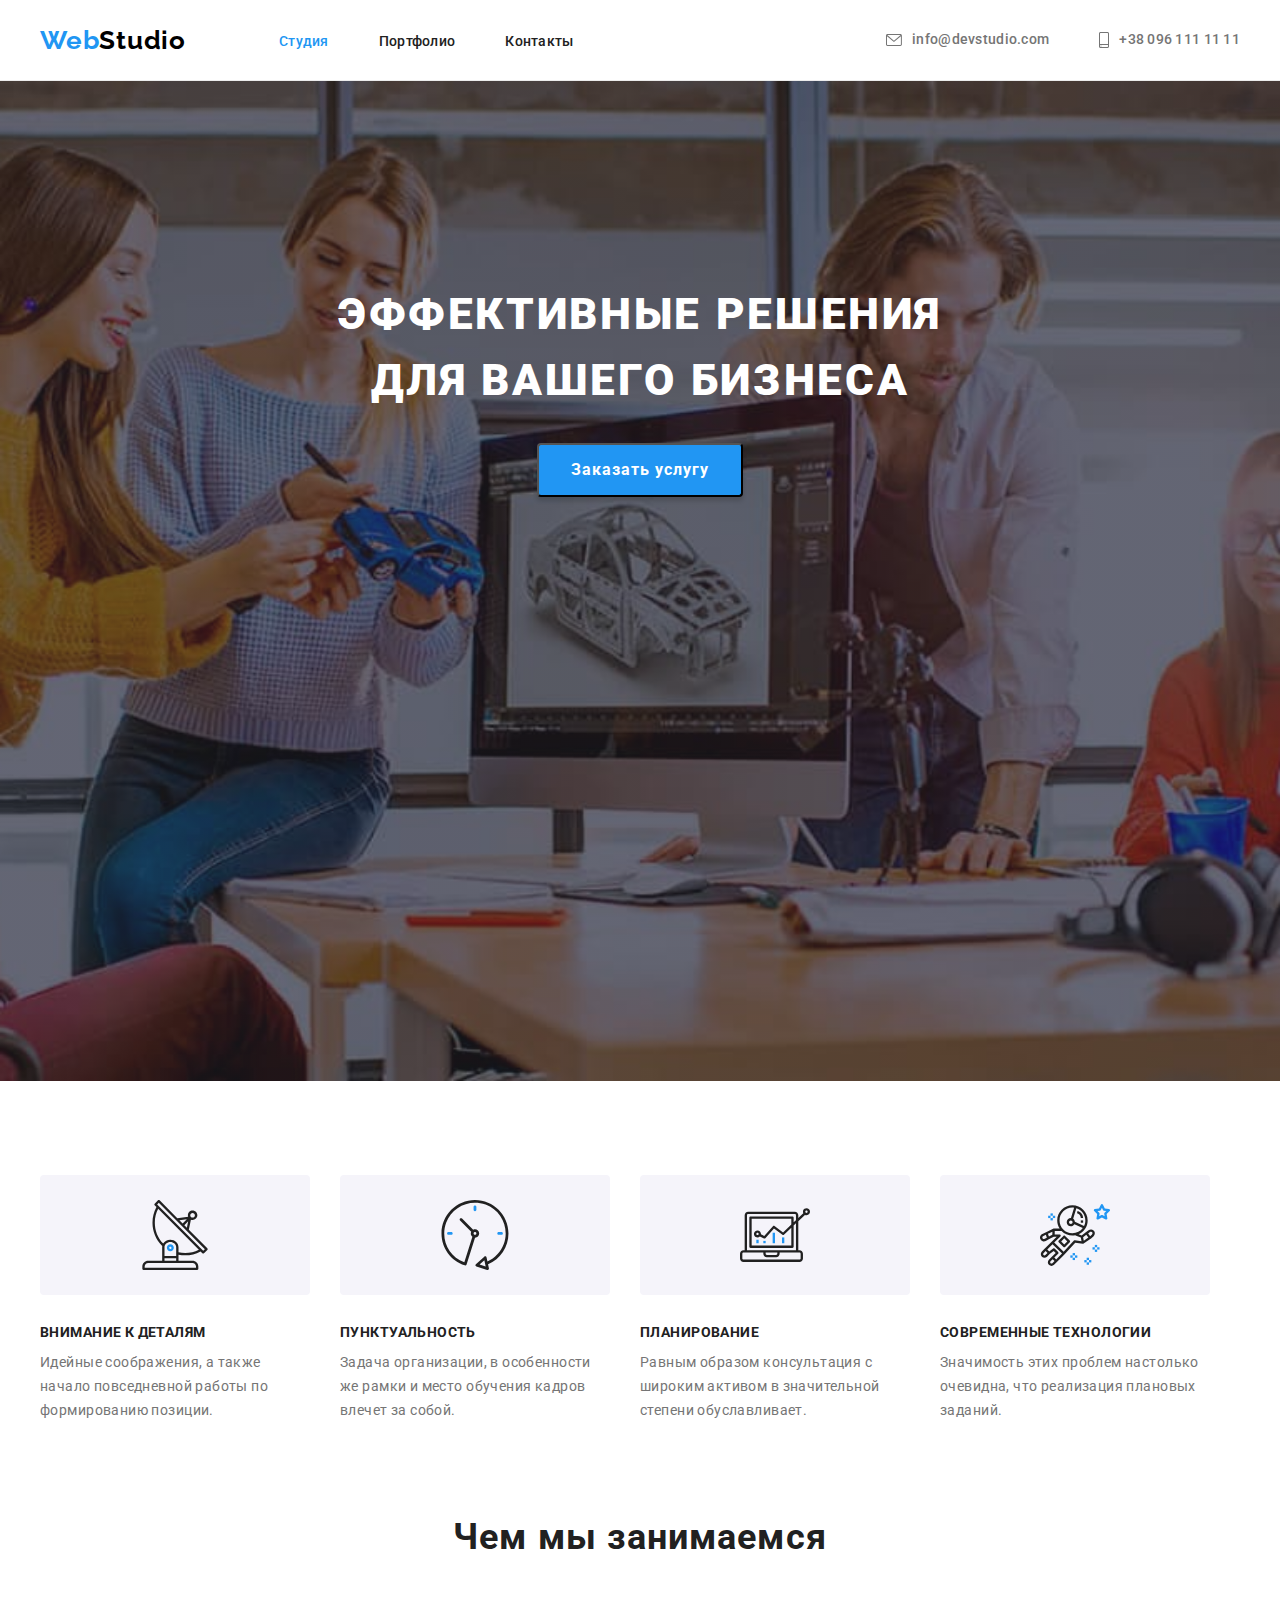
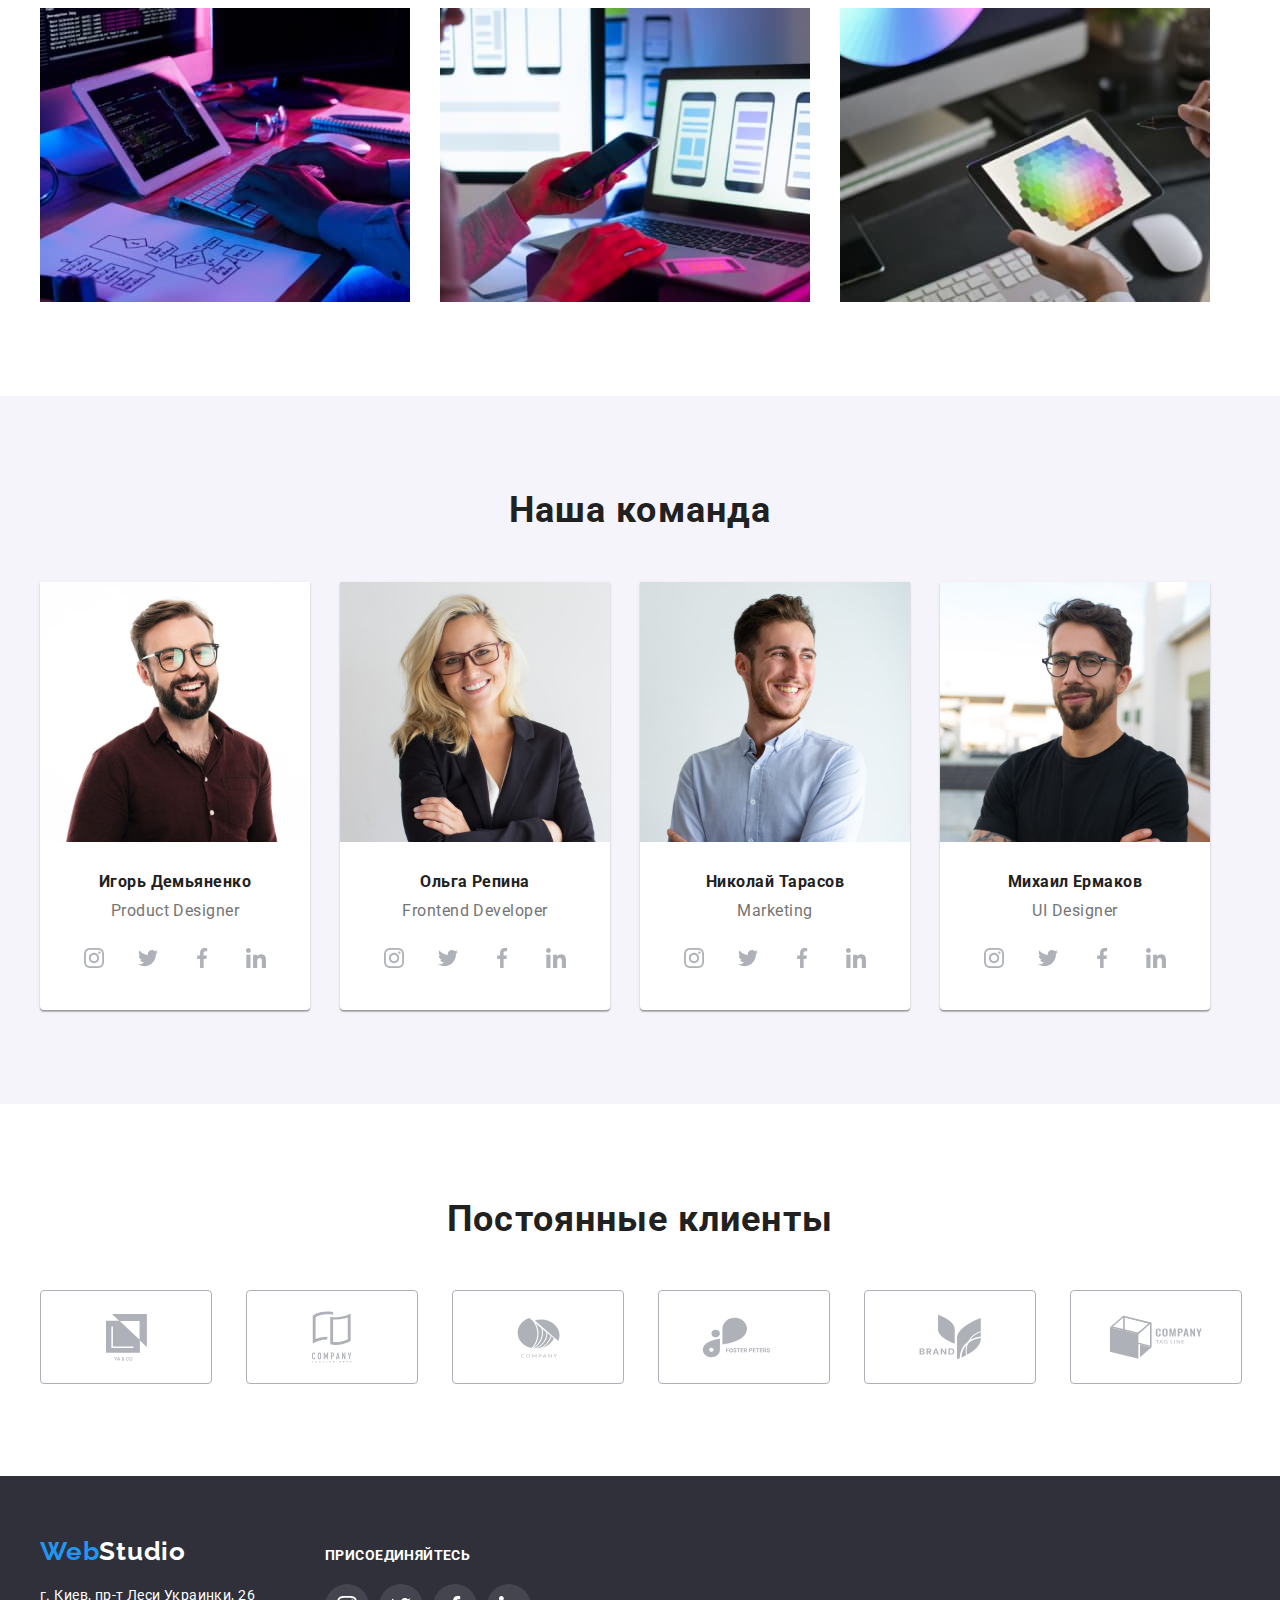
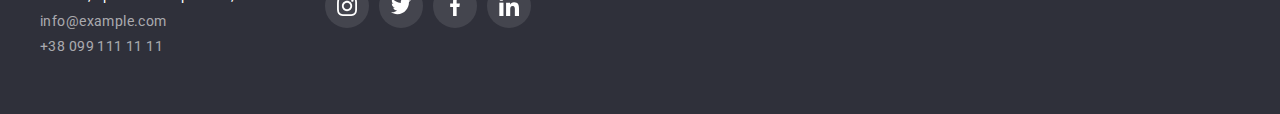
==== index.html @ f5496649 "дз5" ====
<!DOCTYPE html>
<html lang="ru">
<head>
    <meta charset="UTF-8">
    <meta http-equiv="X-UA-Compatible" content="IE=edge">
    <meta name="viewport" content="width, initial-scale=1.0">
    <title lang="en">WebStudio</title>
    <link rel="preconnect" href="https://fonts.gstatic.com">
    <link href="https://fonts.googleapis.com/css2?family=Raleway:wght@700&family=Roboto:wght@400;500;700;900&display=swap" rel="stylesheet">
    <link rel="stylesheet" href="https://cdnjs.cloudflare.com/ajax/libs/modern-normalize/1.1.0/modern-normalize.min.css" integrity="sha512-wpPYUAdjBVSE4KJnH1VR1HeZfpl1ub8YT/NKx4PuQ5NmX2tKuGu6U/JRp5y+Y8XG2tV+wKQpNHVUX03MfMFn9Q==" crossorigin="anonymous" referrerpolicy="no-referrer" />
    <link rel="stylesheet" href="./css/styles.css">
</head>
<body>
    <!--Шапка страницы-->
    <header class="header">     
       <!--Навигация на другие страницы-->
         <div class="container header-container">
            <nav class=" main-nav">
                <a  href="#WebStudio" class="logo link logo-shadow"><span class="logo-part">Web</span>Studio</a>
                <ul class="menu list">
                    <li class="menu-item"><a class="menu-link link current" href="#студия">Студия</a></li>
                    <li class="menu-item"><a class="menu-link link" href="./portfolio.html">Портфолио</a></li>
                    <li class="menu-item"><a class="menu-link link" href="#контакты">Контакты</a></li>
                </ul>
            </nav>
            </ul>
            <ul class="communication list">
                <li class="communication-link ">                
                    <a class="mailto-tel-link link" href="mailto:info@devstudio.com">
                        <svg class="mailto-tel-link icon" width="16", height="12">
                            <use href="./images/icon/sprite.svg#icon-envelope"width="16", height="12"></use>
                        </svg>info@devstudio.com</a></li>
                <li class="communication-link" >
                    <a class="mailto-tel-link link" href="tel:+380961111111">
                        <svg class="mailto-tel-link icon" width="10", height="16"  >
                            <use href="./images/icon/sprite.svg#icon-smartphone" width="10", height="16" ></use>
                        </svg>+38 096 111 11 11</a></li>
         </div>
    </header>

    <main>
        <section class="hero">   
            <div class="container"> 
                <!--Решение-->
                <h1 class="hero-text">Эффективные решения для вашего бизнеса</h1>
                <button type="button" class="hero-button"> Заказать услугу </button> 
            </div>               
        </section>

      
        <section class="quality">
                <!--Положительные качества-->
            <div class="container"> 
                <h2 class="visually-hidden">Наши положительные качества</h2>
                <ul class="quality-list">
                    <li class="quality-item list">
                        <div class="quality-container">
                            <svg class="quality-icon">
                                <use href="./images/icon/sprite.svg#icon-antenna"></use>
                            </svg>
                        </div>
                        <h3 class="quality-title"> Внимание к деталям</h3>
                        <p class="quality-description">Идейные соображения, а также начало повседневной работы по формированию позиции.</p>
                    </li>
                    <li class="quality-item list">
                        <div class="quality-container">
                            <svg class="quality-icon">
                                <use href="./images/icon/sprite.svg#icon-clock"></use>
                            </svg>
                        </div>
                        <h3 class="quality-title"> Пунктуальность</h3>
                        <p class="quality-description">Задача организации, в особенности же рамки и место обучения кадров влечет за собой.</p>
                    </li>
                    <li class="quality-item list">
                        <div class="quality-container">
                            <svg class="quality-icon">
                                <use href="./images/icon/sprite.svg#icon-diagram"></use>
                            </svg>
                        </div>
                        <h3 class="quality-title"> Планирование</h3>
                        <p class="quality-description">Равным образом консультация с широким активом в значительной степени обуславливает.</p>
                    </li>
                    <li class="quality-item list">
                        <div class="quality-container">
                            <svg class="quality-icon">
                                <use href="./images/icon/sprite.svg#icon-astronaut"></use>
                            </svg>
                        </div>
                        <h3 class="quality-title"> Современные технологии</h3>
                        <p class="quality-description">Значимость этих проблем настолько очевидна, что реализация плановых заданий.</p>
                    </li>
                </ul>
            </div>
        </section>
   
            
        <section class="our-work">
            <!--Чем мы занимаемся--> 
            <div class="container">
                <h2 class="our-work-title">Чем мы занимаемся</h2>    
                <ul class="our-work-list list">
                    <li class="our-work-example"><img class="our-work-img" src="./images/work/typing_on_laptope.jpg" alt="Пишет код" width="370" height="294"  ></li>
                    <li class="our-work-example"><img class="our-work-img"src="./images/work/laptop-screen.jpg" alt="Разрабатывает сайт под телефон" width="370" height="294" ></li>
                    <li class="our-work-example"><img class="our-work-img" src="./images/work/thr-tablet.jpg" alt="Подбирает цветовую гамму" width="370" height="294" ></li>               
                </ul>
            </div>        

        </section>
  
        <section class="team">
            <!--Наша команда-->                  
            <div class="container">
                <h2 class="team-title">Наша команда</h2> 
                <ul class="team-list list">
                    <li class="team-item">
                       <img class="team-img" src="./images/team/igor-demyanenko.jpg" alt="Мужчина в очках" width="270" height="260">
                       <div class="team-item-information">
                         <h3 class="team-representative">Игорь Демьяненко</h3>
                         <p class="team-profession" lang="en">Product Designer</p>
                         <ul class="social-list list">
                             <li class="social-list-item">
                                 <a href="" class="social-list-link ">
                                    <svg class="social-list-icon">
                                        <use href="./images/icon/sprite.svg#icon-instagram"></use>
                                    </svg>   
                                 </a>
                                </li>
                             <li class="social-list-item">
                                 <a href=""  class="social-list-link ">
                                    <svg class="social-list-icon">
                                        <use href="./images/icon/sprite.svg#icon-twitter"></use>
                                    </svg>
                                 </a>
                                </li>
                             <li class="social-list-item">
                                 <a href=""  class="social-list-link ">
                                    <svg class="social-list-icon">
                                        <use href="./images/icon/sprite.svg#icon-facebook"></use>
                                    </svg>
                                 </a>
                                </li>
                             <li class="social-list-item">
                                 <a href=""  class="social-list-link ">
                                    <svg class="social-list-icon">
                                        <use href="./images/icon/sprite.svg#icon-linkedin"></use>
                                    </svg>
                                 </a>
                                </li>
                         </ul>
                       </div>                      
                   </li>
                    <li class="team-item">
                       <img class="team-img" src="./images/team/olga-repina.jpg" alt="Женщина в очках" width="270" height="260">
                       <div class="team-item-information">
                         <h3 class="team-representative">Ольга Репина</h3>
                         <p class="team-profession" lang="en">Frontend Developer</p>
                         <ul class="social-list list">
                            <li class="social-list-item">
                                <a  href="" class="social-list-link ">
                                   <svg class="social-list-icon">
                                       <use href="./images/icon/sprite.svg#icon-instagram"></use>
                                   </svg>   
                                </a>
                               </li>
                            <li class="social-list-item">
                                <a  href="" class="social-list-link ">
                                   <svg class="social-list-icon">
                                       <use href="./images/icon/sprite.svg#icon-twitter"></use>
                                   </svg>
                                </a>
                               </li>
                            <li class="social-list-item">
                                <a href=""  class="social-list-link ">
                                   <svg class="social-list-icon">
                                       <use href="./images/icon/sprite.svg#icon-facebook"></use>
                                   </svg>
                                </a>
                               </li>
                            <li class="social-list-item">
                                <a  href="" class="social-list-link ">
                                   <svg class="social-list-icon">
                                       <use href="./images/icon/sprite.svg#icon-linkedin"></use>
                                   </svg>
                                </a>
                               </li>
                        </ul>
                       </div>
                   </li>
                   <li class="team-item">
                       <img class="team-img" src="./images/team/nikolay-tarasov.jpg" alt="Мужчина" width="270" height="260">
                       <div class="team-item-information">
                         <h3 class="team-representative">Николай Тарасов</h3>
                         <p class="team-profession" lang="en">Marketing</p>
                         <ul class="social-list list">
                            <li class="social-list-item">
                                <a  href="" class="social-list-link ">
                                   <svg class="social-list-icon">
                                       <use href="./images/icon/sprite.svg#icon-instagram"></use>
                                   </svg>   
                                </a>
                               </li>
                            <li class="social-list-item">
                                <a  href="" class="social-list-link ">
                                   <svg class="social-list-icon">
                                       <use href="./images/icon/sprite.svg#icon-twitter"></use>
                                   </svg>
                                </a>
                               </li>
                            <li class="social-list-item">
                                <a  href="" class="social-list-link ">
                                   <svg class="social-list-icon">
                                       <use href="./images/icon/sprite.svg#icon-facebook"></use>
                                   </svg>
                                </a>
                               </li>
                            <li class="social-list-item">
                                <a  href="" class="social-list-link ">
                                   <svg class="social-list-icon">
                                       <use href="./images/icon/sprite.svg#icon-linkedin"></use>
                                   </svg>
                                </a>
                               </li>
                        </ul>
                       </div>
                   </li>
                   <li class="team-item">
                       <img class="team-img" src="./images/team/mikhail-yermakov.jpg" alt="Мужчина в очках" width="270" height="260">
                       <div class="team-item-information">
                         <h3 class="team-representative">Михаил Ермаков</h3>
                         <p class="team-profession" lang="en">UI Designer</p>
                         <ul class="social-list list">
                            <li class="social-list-item">
                                <a  href="" class="social-list-link ">
                                   <svg class="social-list-icon">
                                       <use href="./images/icon/sprite.svg#icon-instagram"></use>
                                   </svg>   
                                </a>
                               </li>
                            <li   class="social-list-item">
                                <a href="" class="social-list-link ">
                                   <svg class="social-list-icon">
                                       <use href="./images/icon/sprite.svg#icon-twitter"></use>
                                   </svg>
                                </a>
                               </li>
                            <li   class="social-list-item">
                                <a href="" class="social-list-link ">
                                   <svg class="social-list-icon">
                                       <use href="./images/icon/sprite.svg#icon-facebook"></use>
                                   </svg>
                                </a>
                               </li>
                            <li  class="social-list-item">
                                <a href="" class="social-list-link ">
                                   <svg class="social-list-icon">
                                       <use href="./images/icon/sprite.svg#icon-linkedin"></use>
                                   </svg>
                                </a>
                               </li>
                        </ul>
                       </div>

                   </li>
               </ul>
            </div>       

        </section>
        
        <section class="customers">
            <!--Постоянные клиенты-->
            <div class="container">
                <h2 class="customers-title">Постоянные клиенты</h2>
                <ul class="customers-list list">
                    <li class="customers-item list">
                        <a  href="" class="customers-list-link">
                            <svg class="customers-list-icon"width="41", height="47">
                                <use href="./images/icon/sprite.svg#icon-group-ya_co"></use>
                            </svg>   
                        </a>
                    </li>
                    <li  class="customers-item list">
                        <a  href="" class="customers-list-link">
                            <svg class="customers-list-icon" width="40", height="52">
                                <use href="./images/icon/sprite.svg#icon-group_company"></use>
                            </svg>   
                        </a>
                    </li>
                    <li class="customers-item list">
                        <a  href="" class="customers-list-link" >
                            <svg class="customers-list-icon" width="43", height="41">
                                <use href="./images/icon/sprite.svg#icon-group-compan"></use>
                            </svg>   
                        </a>
                    </li>
                    <li class="customers-item list">
                        <a  href="" class="customers-list-link">
                            <svg class="customers-list-icon" width="85", height="41">
                                <use href="./images/icon/sprite.svg#icon-group_foster"></use>
                            </svg>   
                        </a>
                    </li>
                    <li class="customers-item list" >
                        <a  href="" class="customers-list-link">
                             <svg class="customers-list-icon" width="63", height="46">
                                <use href="./images/icon/sprite.svg#icon-group_brand"></use>
                            </svg>   
                        </a>
                    </li>
                    <li class="customers-item list" > 
                        <a  href="" class="customers-list-link">
                             <svg class="customers-list-icon"width="94", height="44">
                                 <use href="./images/icon/sprite.svg#icon-group_tag"></use>
                             </svg>   
                         </a>
                    </li>
                </ul>
            </div>

        </section>
       
    </main>

    <footer class="footer">
        <div class="container footer-container">
            <div class="conteiner-adress">
                <h2 class="visually-hidden">Контактная информация</h2>
                <!--Контактная информация-->       
                <a  href="#WebStudio" class="logo link logo-retreat"><span class="logo-part">Web</span><span class="logo-footer">Studio</span> </a>
               <address>
                   <ul class="footer-list list">
                       <li class="footer-item"> <a class="footer-adress link" href="https://goo.gl/maps/m8xyBrowQKkQdfv96" target="_blank" rel="noopener noreferrer" >г. Киев, пр-т Леси Украинки, 26</a></li>
                       <li class="footer-item"><a class="footer-mailto link" href="mailto:info@example.com">info@example.com</a></li>
                       <li class="footer-item"> <a class="footer-tel link" href="tel:+380991111111">+38 099 111 11 11</a></li>  
                   </ul>               
               </address>
            </div>
           <div class="container-join">
            <h3 class="join-title" >присоединяйтесь</h3>
            <!--Coц сети--> 
            <ul class="join-list list">
             <li class="join-list-item">
                 <a  href="" class="join-list-link ">
                    <svg class="join-list-icon">
                        <use href="./images/icon/sprite.svg#icon-instagram"></use>
                    </svg>   
                 </a>
                </li>
             <li class="join-list-item">
                 <a  href="" class="join-list-link ">
                    <svg class="join-list-icon">
                        <use href="./images/icon/sprite.svg#icon-twitter"></use>
                    </svg>
                 </a>
                </li>
             <li class="join-list-item">
                 <a  href="" class="join-list-link ">
                    <svg class="join-list-icon">
                        <use href="./images/icon/sprite.svg#icon-facebook"></use>
                    </svg>
                 </a>
                </li>
             <li class="join-list-item">
                 <a  href="" class="join-list-link ">
                    <svg class="join-list-icon">
                        <use href="./images/icon/sprite.svg#icon-linkedin"></use>
                    </svg>
                 </a>
                </li>
         </ul>
           </div>
        </div>
    </footer>


    <script src="./js/modal.js"></script>
</body>
</html>
---- css/styles.css ----
:root{
    --main-font:'Roboto', "Sans","Lato", sans-serif;
    --secondary-font:'Raleway', "Montserrat", sans-serif;
    --title-text-colot: #212121;
    --accent-color: #2196F3;
    --primary-bg-color:#FFFFFF;
}

body{
    font-family: var(--main-font);
    font-weight: 500;
    margin: 0px;

    color: #757575;
    background: var(--primary-bg-color);
}

h1,h2,h3,h4,h5,h6,p{
    margin-top: 0;
    margin-bottom: 0;
}

ul,ol{
    margin-top: 0;
    margin-bottom: 0;
    padding-left: 0;
}

img{
    display: block;
    max-width: 100%;
    height: auto;
}

.container{
    width: 1200px;
    padding-left: 15px;
    padding-right: 15px;
    margin: 0 auto;

}

.visually-hidden {
    position: absolute;
    width: 1px;
    height: 1px;
    margin: -1px;
    border: 0;
    padding: 0;
    
    white-space: nowrap;
    clip-path: inset(100%);
    clip: rect(0 0 0 0);
    overflow: hidden;
  }
/*============header============*/


.list{
    list-style:none;
} 

.link{
    text-decoration:none;
    color: inherit;
}

.header-container{
    display:flex;     
}

.header{
    border-bottom: 1px solid #ECECEC;
    padding-top: 25px;
    padding-bottom: 24px;
}

.main-nav{
    display: flex;
    align-items: center;
}

/*LOGO*/

.logo{
    margin-right: 93px;
    font-family: var(--secondary-font);
    font-weight: 700;
    font-size: 26px;
    line-height: 1.19;
    letter-spacing: 0.03em;

    color: #000000;
}

.logo-part{
    color: var(--accent-color);
}

/*MENU*/

.link.current{
    color: var(--accent-color);
}

.menu{
    display: flex; 
    align-items: center;
}

.menu-item:not(:last-child){
    margin-right: 50px;
}

.menu-link{
    font-size: 14px;
    line-height: 1.14;
    letter-spacing: 0.02em;             

    color: var(--title-text-colot);
}

.menu-link:hover,
.menu-link:focus{
    color:var(--accent-color);
}

/*MAILTO AND TEL*/

.communication{
    display: flex;
    margin-left: auto;
    align-items: center;

    font-size: 14px;
    line-height: 1.14;
    letter-spacing: 0.02em;

    fill: #757575;
}

.communication-link:not(:last-child){
    margin-right: 50px;
}

.mailto-tel-link{
    display: flex;
    align-items: center;
}

.mailto-tel-link:hover,
.mailto-tel-link:focus{
    color: var(--accent-color);
    fill: var(--accent-color);
}

.icon{
    margin-right: 10px;
}


/*-----------INDEX--------------*/


/*============header============*/

/*hero*/

.hero{
    background-position: center;
    background-size: cover;
    max-width: 1600px;
    height: 600px;
    margin: 0 auto;
    padding-top: 200px;
    padding-bottom: 200px;

    background-color: #2F303A;
    background-image: linear-gradient(rgba(47, 48, 58, 0.4),
    rgba(47, 48, 58, 0.4))
    ,url("../images/hero/hero.jpg");

    text-align: center;

}

.hero-text{
    margin-right: auto;
    margin-left: auto;

    text-align: center;
    text-transform: uppercase;
    font-weight: 900;
    font-size: 44px;
    line-height: 1.5;
    letter-spacing: 0.06em;
    width: 696px;

    color: var(--primary-bg-color);
    }

 .hero-button{
    padding: 10px 32px;
    margin-top: 30px;
    
    font-family: var(--main-font);
    font-weight: 700;
    font-size: 16px;
    line-height: 1.88;
    align-items: center;
    letter-spacing: 0.06em;
    cursor:pointer;

    color: var(--primary-bg-color);

    background-color: #2196F3;;
    box-shadow: 0px 4px 4px rgba(0, 0, 0, 0.15);
    border-radius: 4px;
    }


    /*quality*/

.quality{
    padding-top: 94px;
}

 .quality-list{
    display: flex;
    flex-wrap: wrap;
    margin-top: -30px;
    margin-left: -30px;


    font-weight: 400;
    font-size: 14px;
    letter-spacing: 0.03em;
    }

.quality-item {
    margin-top:  30px;
    margin-left: 30px;
    width: 270px;
    
}

.quality-title{
    margin-bottom: 10px;
    font-weight: 700;
    font-size: 14px;
    line-height: 1.14;
    text-transform: uppercase;

    color: var(--title-text-colot);
    }

    .quality-description{
        line-height: 1.71;
    }

.quality-container{
    display: flex;
    align-items: center;
    justify-content: center;
    height: 120px;
    width: 100%;
    text-align: center;
    margin-bottom: 30px;

    background: #F5F4FA;
    border-radius: 4px;
}

.quality-icon{
    width: 70px;
    height: 70px;
}

    /*work*/

.our-work{
    padding-top: 94px;
    padding-bottom: 94px;
}    

.our-work-title{
    padding-bottom: 50px;
    font-weight: 700;
    font-size: 36px;
    line-height: 1.16;
    text-align: center;
    letter-spacing: 0.03em;

    color: var(--title-text-colot);
}

.our-work-list{
    display: flex;
    flex-wrap: wrap;
    margin-top: -30px;
    margin-left: -30px;

}

.our-work-example{
    margin-top: 30px;
    margin-left: 30px;
}

/*team*/

.team{
    background: #F5F4FA;
    padding-top: 94px;
    padding-bottom: 94px;
}



.team-title{
    margin-bottom: 50px;
    font-weight: 700;
    font-size: 36px;
    line-height: 1.16;
    text-align: center;
    letter-spacing: 0.03em;

    color: var(--title-text-colot);
}

.team-list{
    display: flex;
    flex-wrap: wrap;
    margin-top: -30px;
    margin-left: -30px;
}

.team-item{
    margin-top: 30px;
    margin-left: 30px;

    width: 270px;
    background-color: #FFFFFF;
    box-shadow: 0px 1px 3px rgba(0, 0, 0, 0.12), 
    0px 1px 1px rgba(0, 0, 0, 0.14), 0px 2px 1px rgba(0, 0, 0, 0.2);
    border-radius: 0px 0px 4px 4px;
}

.team-item-information{
    padding: 30px 32px;
}

.team-representative{
    margin-bottom: 10px;
    font-size: 16px;
    line-height: 1.19;
    text-align: center;
    white-space: pre;
    letter-spacing: 0.03em;

    color: var(--title-text-colot);
}

.team-profession{
    margin-bottom: 16px;
    font-weight: 400;
    font-size: 16px;
    line-height: 1.19;

    text-align: center;
    letter-spacing: 0.03em;
}

.social-list{
    display: flex;
    justify-content: space-between;
}

.social-list-icon{
    width: 20px;
    height: 20px;
}

.social-list-link{
    display: flex;
    align-items: center;
    justify-content: center;
    width: 44px;
    height: 44px;
    border-radius: 50%;
    background-color: transparent;
    fill: #AFB1B8;
}

.social-list-link:focus,
.social-list-link:hover{
    background-color:var(--accent-color);
    fill: var(--primary-bg-color);
} 

/*===============CUSTOMERS===================*/

.customers{
    padding-top: 94px;
    padding-bottom: 94px;
}

.customers-title{
    font-weight: 700;
    font-size: 36px;
    line-height: 1.17;
    text-align: center;
    letter-spacing: 0.03em;

    margin-bottom: 50px;
 
    color: var(--title-text-colot);
}

.customers-item:not(:last-child){
    margin-right: 30px;

}

.customers-list{
    display: flex;
    justify-content: space-between;
    align-items: center;
}

.customers-item{
    width: 170px;
    height: 92px;
}

.customers-list-link{
    display: flex;
    align-items: center;
    justify-content: center;
    width: 100%;
    height: 100%;
    text-align: center;

    background: transparent;
    fill:#AFB1B8;
    border: 1px solid #AFB1B8;
    border-radius: 4px;
}

.customers-list-link:hover,
.customers-list-link:focus{
    fill: var(--accent-color);
    border:1px solid var(--accent-color);
}


/*============FOOTER===============*/
.footer{
    
    padding-top: 60px;
    padding-bottom: 60px;
    background: #2F303A;
}

.footer-container{
    display: flex;
    align-items: baseline;
}

.logo-footer{
 
    color: var(--primary-bg-color);
}

.logo-retreat{
    display: inline-block;
    margin-bottom: 20px;
    margin-right: 0;
}


.footer-item{
    font-style: normal;
    font-weight: 400;
    font-size: 14px;
    line-height: 1.17;

    letter-spacing: 0.03em;
}

.footer-item:not(:last-child){
    margin-bottom: 9px;
}

.footer-adress{
    color: var(--primary-bg-color);
}

.footer-mailto,
.footer-tel{
    color: rgba(255, 255, 255, 0.6);
}


.footer-mailto:hover,
.footer-mailto:focus{
    color: var(--accent-color);
}

.footer-tel:hover,
.footer-tel:focus{
    color: var(--accent-color);
}

.conteiner-adress{
    margin-right: 70px;
}

.container-join{   
    width: 206px;
}

.join-title{
    margin-bottom: 20px;
    font-weight: 700;
    font-size: 14px;
    line-height: 1.14;
    letter-spacing: 0.03em;
    text-transform: uppercase;

    color: var(--primary-bg-color);
}

.join-list{
    display: flex;
    justify-content: space-between;
}


.join-list:not(:last-child){
    margin-right: 10px;
}


.join-list-icon{
    width: 20px;
    height: 20px;
}

.join-list-link{
    display: flex;
    align-items: center;
    justify-content: center;
    width: 44px;
    height: 44px;
    border-radius: 50%;
    background-color: rgba(255, 255, 255, 0.1);;
    fill: var(--primary-bg-color);
}

.join-list-link:focus,
.join-list-link:hover{
    background-color:var(--accent-color);
} 



/*-----------PORTFOLIO-------------*/

/*------offers-------*/
.offers{
    padding-top: 94px;
    margin-bottom: 50px;
}

.offers-list{
    display: flex;
    justify-content: center;
}

.offer-item:not(:last-child){
    margin-right: 8px;
}
  

.button{
    padding: 6px 22px;
    font-family:var(--main-font);
    font-weight: 500;
    font-size: 16px;
    line-height: 1.63;

    text-align: center;
    letter-spacing: 0.03em;

    cursor:pointer;

    color: var(--title-text-colot);
    background-color: #F5F4FA;
    border-radius: 4px;
    border-color: transparent;
}

.button:focus,
.button:hover{
    color: var(--primary-bg-color);
    background-color: var(--accent-color);
    box-shadow: 0px 3px 1px rgba(0, 0, 0, 0.1), 0px 1px 2px rgba(0, 0, 0, 0.08), 0px 2px 2px rgba(0, 0, 0, 0.12);
    border-radius: 4px;;
}

/*---------img------------*/

.portfolio{
    padding-bottom: 94px;
}

.portfolio-list{
    display: flex;
    flex-wrap: wrap;
    margin-left: -30px;
    margin-top: -30px;
}

.portfolio-item{
    margin-left: 30px;
    margin-top: 30px;
    width: 370px;
    text-decoration: none;

    background-color: var(--primary-bg-color);
    box-sizing: border-box;
}

.portfolio-focus{
    display: block;
    text-decoration: none;
}

.portfolio-focus:hover,
.portfolio-focus:focus{
    box-shadow: 0px 1px 1px rgba(0, 0, 0, 0.12), 
    0px 4px 4px rgba(0, 0, 0, 0.06), 1px 4px 6px rgba(0, 0, 0, 0.16);
}

.portfolio-information{
    padding: 20px 24px;
    border-right: 1px solid #EEEEEE;
    border-bottom: 1px solid #EEEEEE;
    border-left: 1px solid #EEEEEE;
    text-decoration: none;
}

.portfolio-title{
    margin-bottom: 4px;

    font-family: var(--main-font);
    font-weight: 700;
    font-size: 18px;
    line-height: 2;
    letter-spacing: 0.06em;

    color: var(--title-text-colot);
}

.portfolio-text{
    font-weight: 400;
    font-size: 16px;
    line-height: 1.88;

    letter-spacing: 0.03em;
}
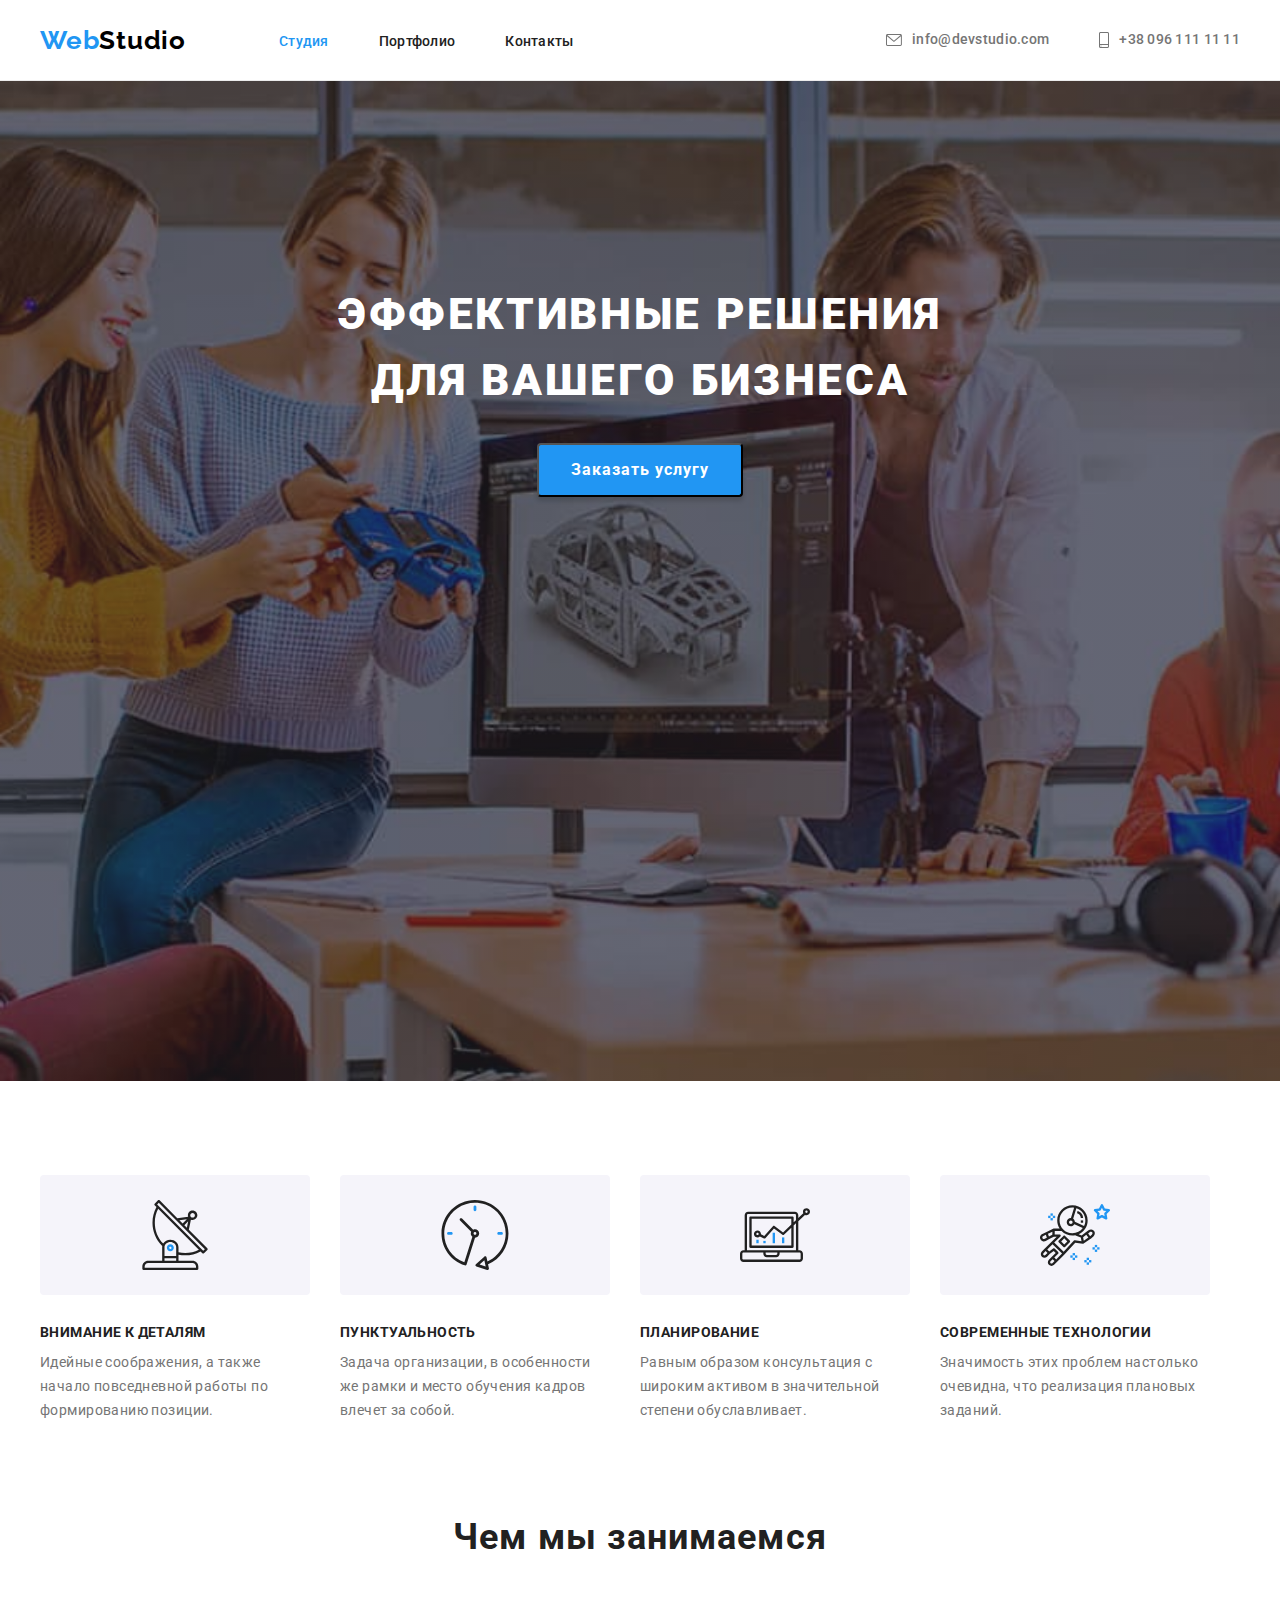
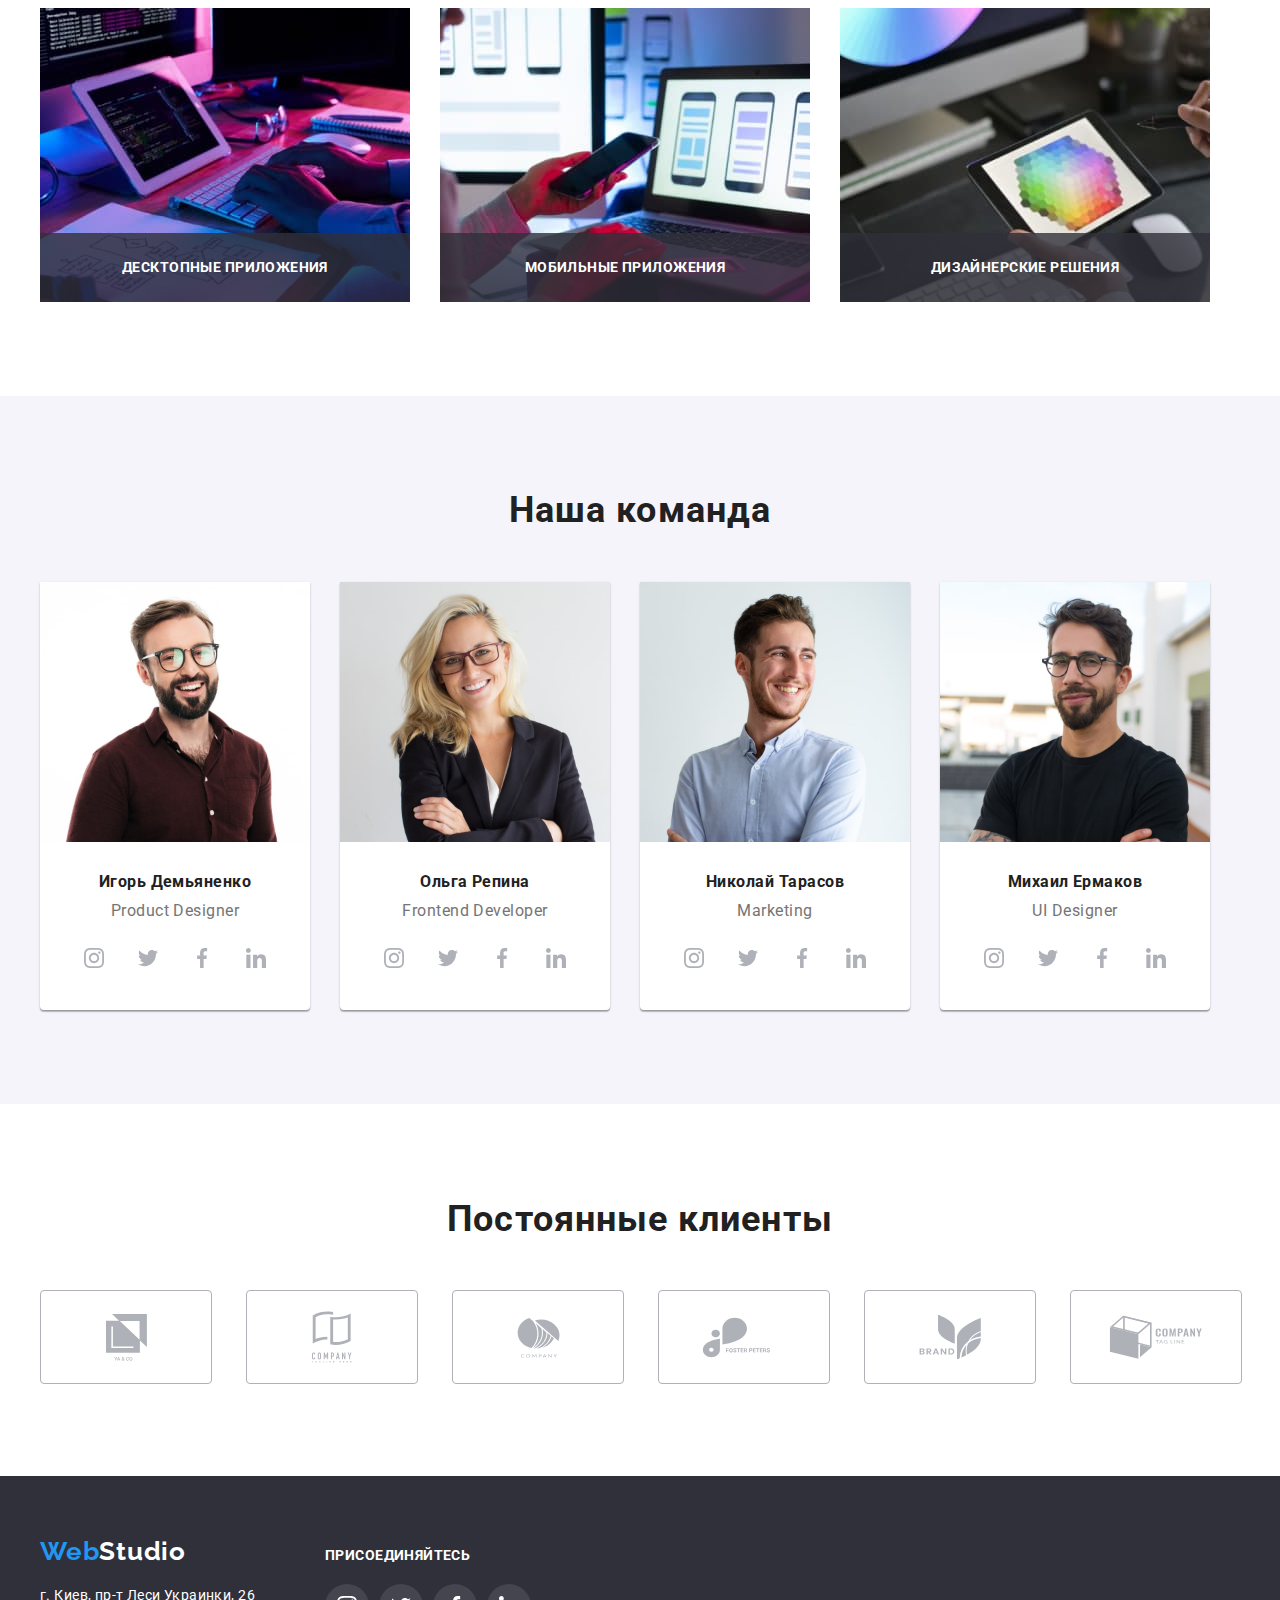
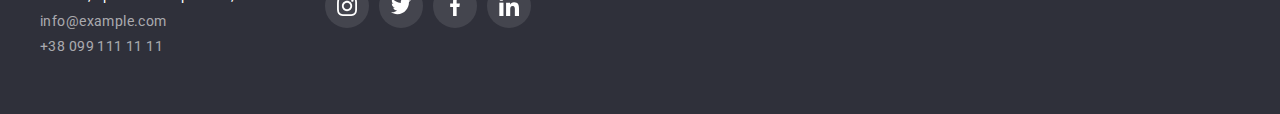
==== commit 3e048da4: "out work" ====
--- a/index.html
+++ b/index.html
@@ -99,9 +99,31 @@
             <div class="container">
                 <h2 class="our-work-title">Чем мы занимаемся</h2>    
                 <ul class="our-work-list list">
-                    <li class="our-work-example"><img class="our-work-img" src="./images/work/typing_on_laptope.jpg" alt="Пишет код" width="370" height="294"  ></li>
-                    <li class="our-work-example"><img class="our-work-img"src="./images/work/laptop-screen.jpg" alt="Разрабатывает сайт под телефон" width="370" height="294" ></li>
-                    <li class="our-work-example"><img class="our-work-img" src="./images/work/thr-tablet.jpg" alt="Подбирает цветовую гамму" width="370" height="294" ></li>               
+                    <li class="our-work-example">
+                        <div class="out-work-card">
+                            <img class="our-work-img" src="./images/work/typing_on_laptope.jpg" alt="Пишет код" width="370" height="294"  >
+                            <p class="our-work-p">
+                                Десктопные приложения
+                            </p>
+                        </div>
+                    </li>
+                    <li class="our-work-example">
+                        <div class="out-work-card">
+                            <img class="our-work-img"src="./images/work/laptop-screen.jpg" alt="Разрабатывает сайт под телефон" width="370" height="294" >
+                            <p class="our-work-p">
+                                Мобильные приложения
+                            </p>
+                        </div>
+                    </li>
+                    <li class="our-work-example">
+                        <div class="out-work-card">
+                            <img class="our-work-img" src="./images/work/thr-tablet.jpg" alt="Подбирает цветовую гамму" width="370" height="294" >
+                            <p class="our-work-p">
+                                Дизайнерские решения
+                            </p>
+                        </div>
+
+                    </li>               
                 </ul>
             </div>        
 
--- a/css/styles.css
+++ b/css/styles.css
@@ -119,6 +119,8 @@
     letter-spacing: 0.02em;             
 
     color: var(--title-text-colot);
+
+    transition: color 250ms cubic-bezier(0.4, 0, 0.2, 1);
 }
 
 .menu-link:hover,
@@ -147,6 +149,9 @@
 .mailto-tel-link{
     display: flex;
     align-items: center;
+
+    transition: fill 250ms cubic-bezier(0.4, 0, 0.2, 1),
+    color 250ms cubic-bezier(0.4, 0, 0.2, 1);
 }
 
 .mailto-tel-link:hover,
@@ -308,6 +313,30 @@
     margin-left: 30px;
 }
 
+.out-work-card{
+    position: relative;
+}
+
+.our-work-p{
+    position: absolute;
+    padding-top: 27px;
+    padding-bottom: 27px;
+    width: 100%;
+    bottom: 0;
+    right: 0;
+
+    font-family: var(--main-font);
+    font-weight: 700;
+    font-size: 14px;
+    line-height: 1.14;
+    text-align: center;
+    letter-spacing: 0.03em;
+    text-transform: uppercase;
+
+    color: var(--primary-bg-color);
+    background-color: rgba(47, 48, 58, 0.8);
+}
+
 /*team*/
 
 .team{
@@ -391,6 +420,9 @@
     border-radius: 50%;
     background-color: transparent;
     fill: #AFB1B8;
+
+    transition: fill 250ms cubic-bezier(0.4, 0, 0.2, 1),
+    background-color 250ms cubic-bezier(0.4, 0, 0.2, 1);
 }
 
 .social-list-link:focus,
@@ -446,6 +478,9 @@
     fill:#AFB1B8;
     border: 1px solid #AFB1B8;
     border-radius: 4px;
+
+    transition: fill 250ms cubic-bezier(0.4, 0, 0.2, 1),
+    border 250ms cubic-bezier(0.4, 0, 0.2, 1);
 }
 
 .customers-list-link:hover,
@@ -468,8 +503,7 @@
     align-items: baseline;
 }
 
-.logo-footer{
- 
+.logo-footer{ 
     color: var(--primary-bg-color);
 }
 
@@ -500,6 +534,8 @@
 .footer-mailto,
 .footer-tel{
     color: rgba(255, 255, 255, 0.6);
+
+    transition: color 250ms cubic-bezier(0.4, 0, 0.2, 1);
 }
 
 
@@ -557,6 +593,8 @@
     border-radius: 50%;
     background-color: rgba(255, 255, 255, 0.1);;
     fill: var(--primary-bg-color);
+
+    transition: background-color 250ms cubic-bezier(0.4, 0, 0.2, 1);
 }
 
 .join-list-link:focus,
@@ -600,6 +638,10 @@
     background-color: #F5F4FA;
     border-radius: 4px;
     border-color: transparent;
+
+    transition: box-shadow 250ms cubic-bezier(0.4, 0, 0.2, 1),
+    background-color 250ms cubic-bezier(0.4, 0, 0.2, 1),
+    color 250ms cubic-bezier(0.4, 0, 0.2, 1);
 }
 
 .button:focus,
@@ -607,7 +649,6 @@
     color: var(--primary-bg-color);
     background-color: var(--accent-color);
     box-shadow: 0px 3px 1px rgba(0, 0, 0, 0.1), 0px 1px 2px rgba(0, 0, 0, 0.08), 0px 2px 2px rgba(0, 0, 0, 0.12);
-    border-radius: 4px;;
 }
 
 /*---------img------------*/
@@ -636,6 +677,9 @@
 .portfolio-focus{
     display: block;
     text-decoration: none;
+    color: currentColor;
+
+    transition: box-shadow 250ms cubic-bezier(0.4, 0, 0.2, 1);
 }
 
 .portfolio-focus:hover,
@@ -670,4 +714,39 @@
     line-height: 1.88;
 
     letter-spacing: 0.03em;
+}
+
+.ortfolio-fucus-img-card{
+    position: relative;
+    overflow: hidden;
+}
+
+.overlay{
+    position: absolute;
+    padding: 62px 23px;
+    overflow: auto;
+    top: 0;
+    left: 0;
+    width: 100%;
+    height: 100%;
+
+
+    font-family: var(--main-font);
+    font-weight: 400;
+    font-size: 18px;
+    line-height: 1.55;    
+    letter-spacing: 0.03em;
+
+    background-color: rgba(33, 150, 243, 0.9);;
+    color: var(--primary-bg-color);
+    border: 1px solid #000000;
+    box-shadow: 0px 4px 4px rgba(0, 0, 0, 0.25);
+
+    transform: translateY(100%);
+    transition: transform 250ms cubic-bezier(0.4, 0, 0.2, 1);
+}
+
+.portfolio-focus:hover .overlay,
+.portfolio-focus:focus .overlay{
+    transform: translateY(0%);
 }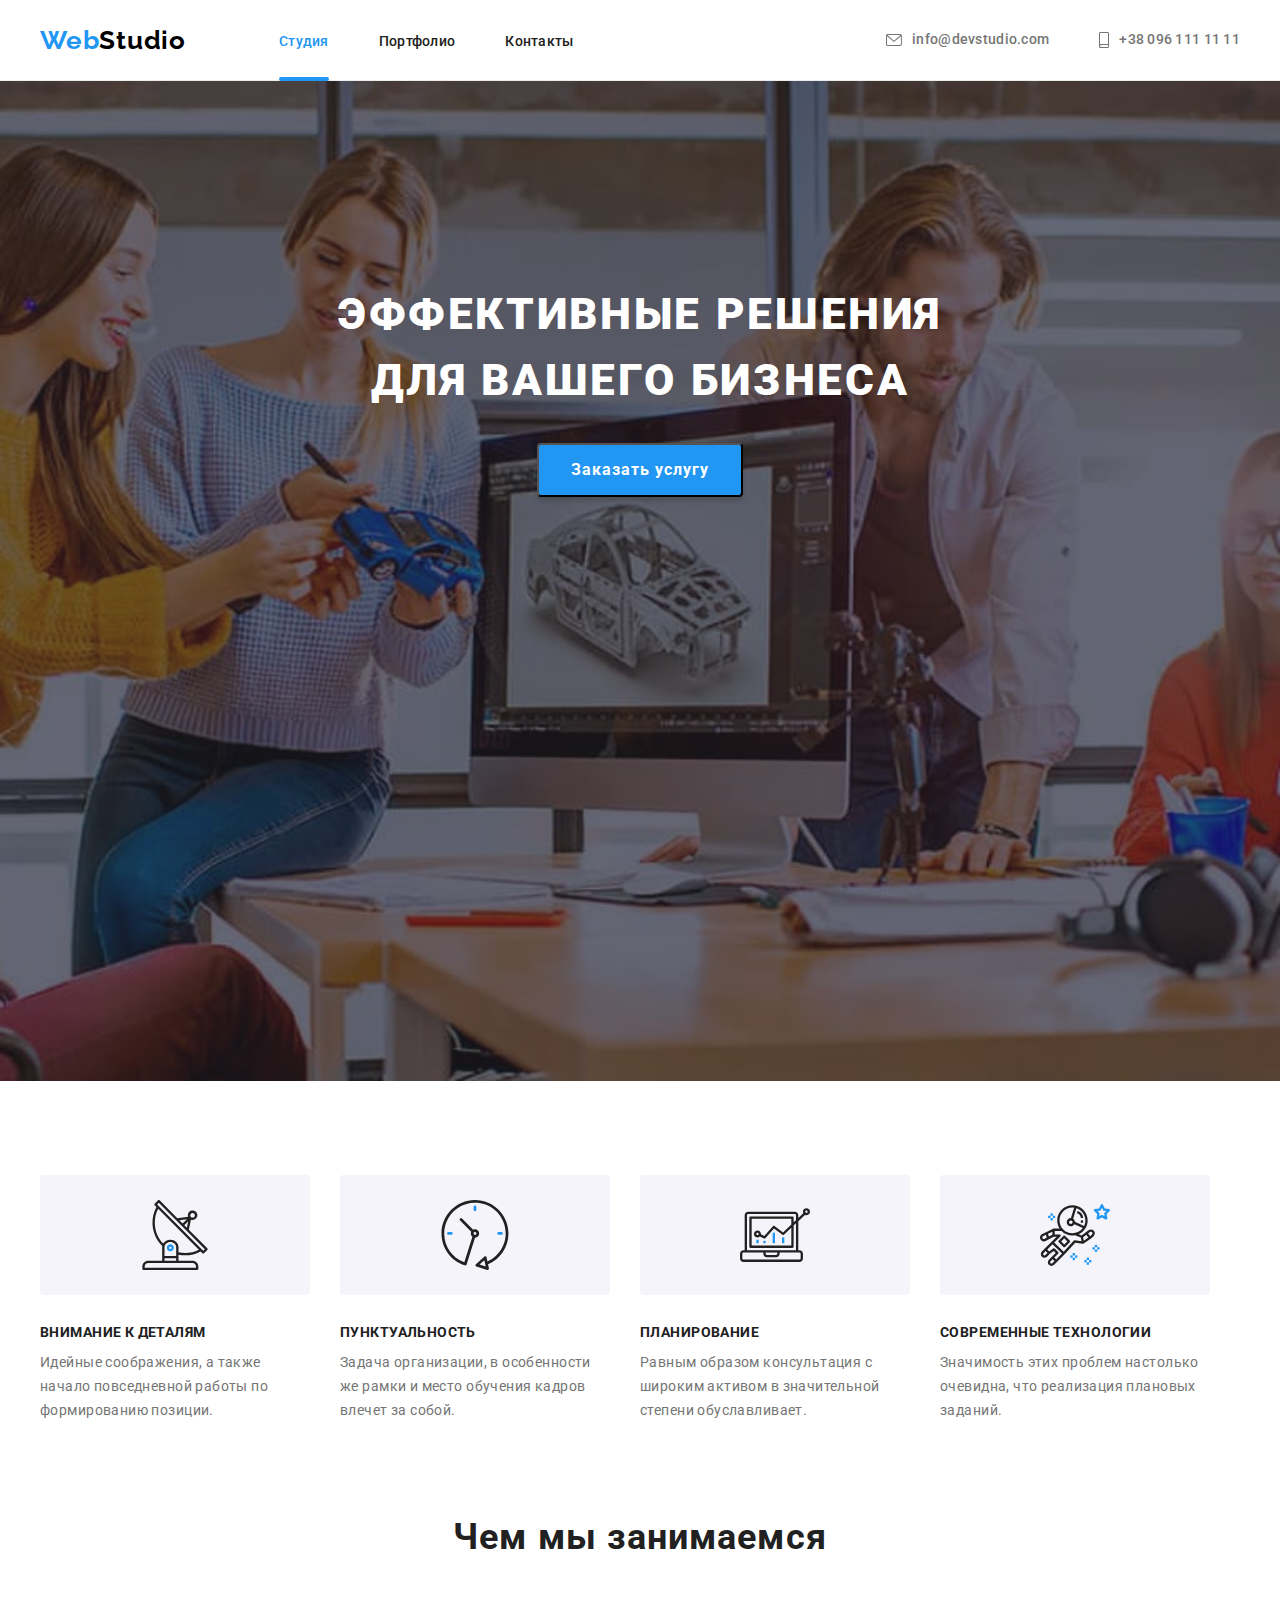
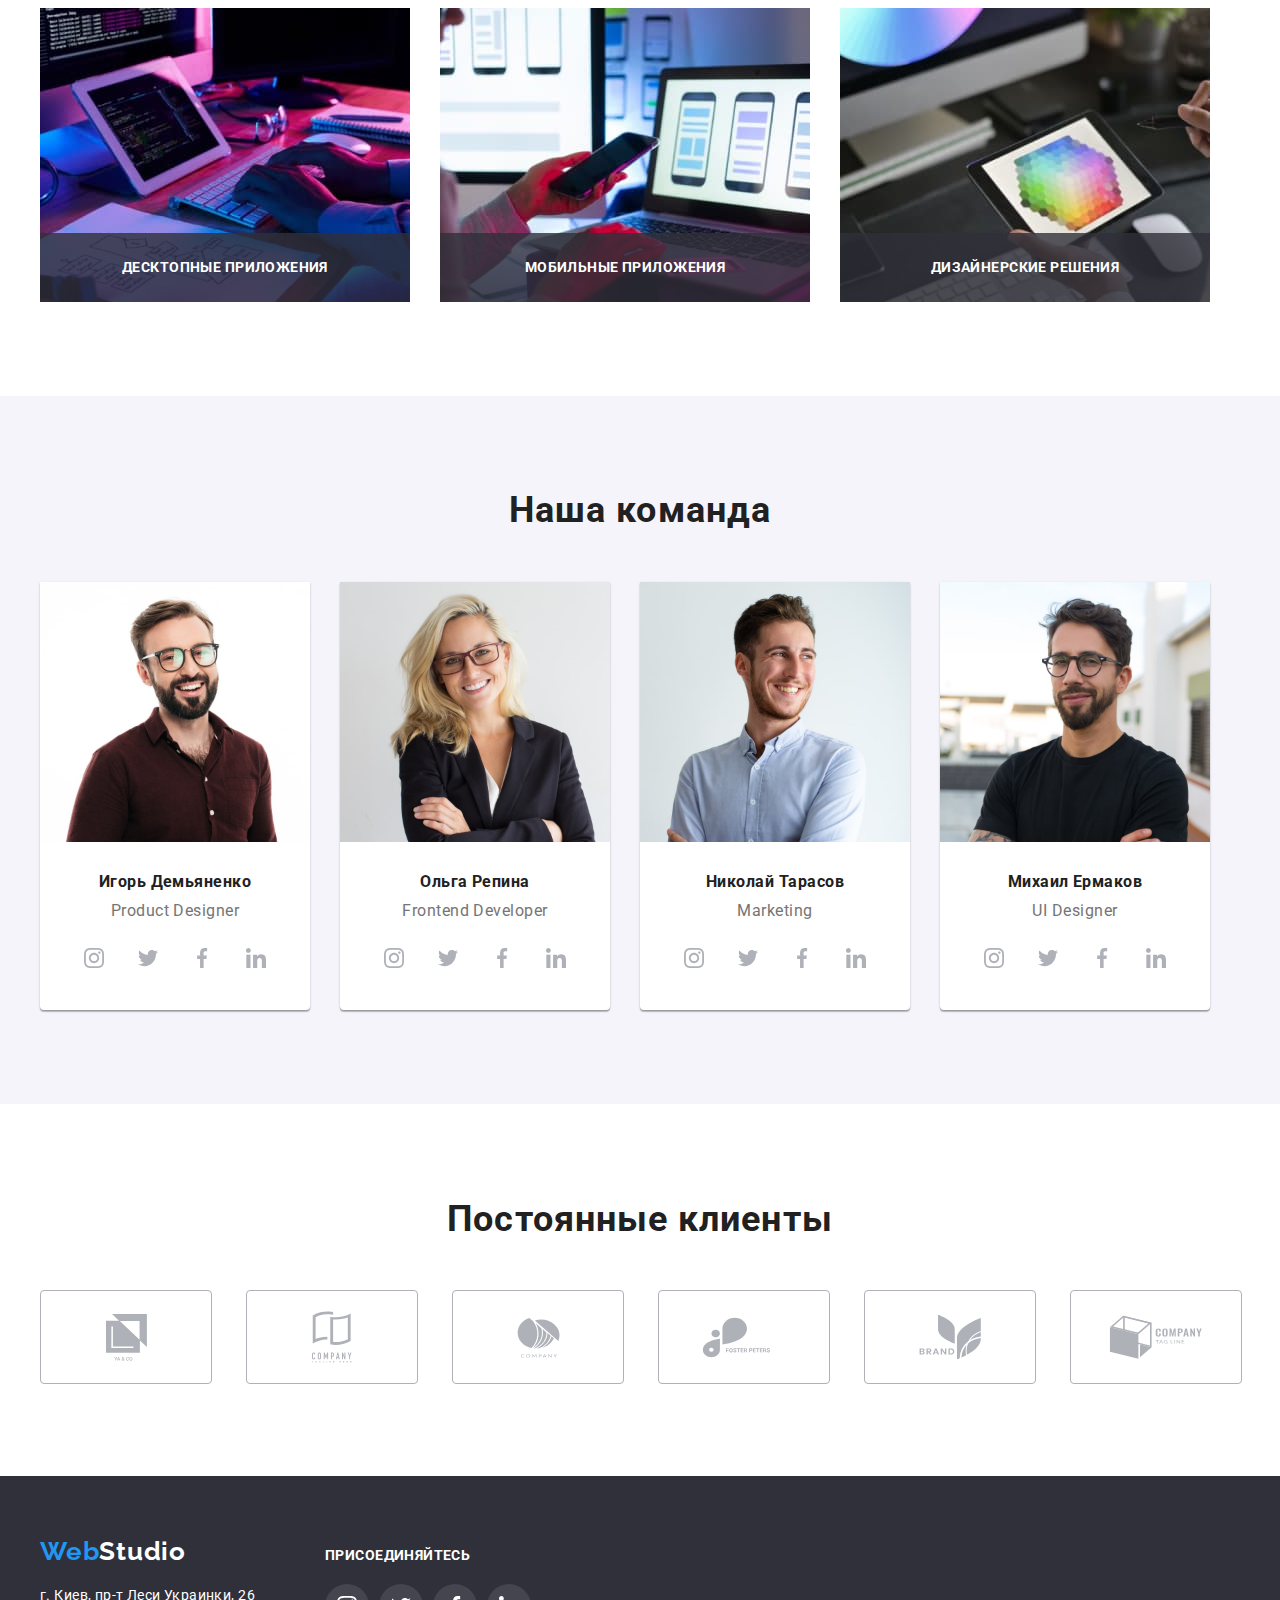
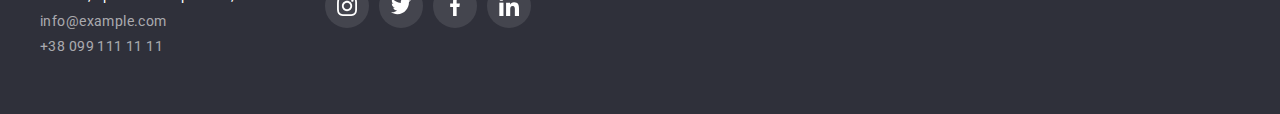
==== commit 9de6e4c4: "modal" ====
--- a/index.html
+++ b/index.html
@@ -8,6 +8,7 @@
     <link rel="preconnect" href="https://fonts.gstatic.com">
     <link href="https://fonts.googleapis.com/css2?family=Raleway:wght@700&family=Roboto:wght@400;500;700;900&display=swap" rel="stylesheet">
     <link rel="stylesheet" href="https://cdnjs.cloudflare.com/ajax/libs/modern-normalize/1.1.0/modern-normalize.min.css" integrity="sha512-wpPYUAdjBVSE4KJnH1VR1HeZfpl1ub8YT/NKx4PuQ5NmX2tKuGu6U/JRp5y+Y8XG2tV+wKQpNHVUX03MfMFn9Q==" crossorigin="anonymous" referrerpolicy="no-referrer" />
+    <link rel="stylesheet" href="https://cdnjs.cloudflare.com/ajax/libs/animate.css/4.1.1/animate.min.css"/>
     <link rel="stylesheet" href="./css/styles.css">
 </head>
 <body>
@@ -18,9 +19,15 @@
             <nav class=" main-nav">
                 <a  href="#WebStudio" class="logo link logo-shadow"><span class="logo-part">Web</span>Studio</a>
                 <ul class="menu list">
-                    <li class="menu-item"><a class="menu-link link current" href="#студия">Студия</a></li>
-                    <li class="menu-item"><a class="menu-link link" href="./portfolio.html">Портфолио</a></li>
-                    <li class="menu-item"><a class="menu-link link" href="#контакты">Контакты</a></li>
+                    <li class="menu-item">
+                        <a class="menu-link link current" href="#студия">Студия</a>
+                    </li>
+                    <li class="menu-item">
+                        <a class="menu-link link" href="./portfolio.html">Портфолио</a>
+                    </li>
+                    <li class="menu-item">
+                        <a class="menu-link link" href="#контакты">Контакты</a>
+                    </li>
                 </ul>
             </nav>
             </ul>
@@ -43,7 +50,7 @@
             <div class="container"> 
                 <!--Решение-->
                 <h1 class="hero-text">Эффективные решения для вашего бизнеса</h1>
-                <button type="button" class="hero-button"> Заказать услугу </button> 
+                <button type="button" class="hero-button" data-modal-open> Заказать услугу </button> 
             </div>               
         </section>
 
@@ -393,6 +400,15 @@
         </div>
     </footer>
 
+    <div class="backdrop is-hidden" data-modal>
+        <div class="modal">
+            <button type="button" class="modal-button" data-modal-close>
+                <svg class="modal-icon" width="11", height="11">
+                    <use href="./images/icon/sprite.svg#icon-dagger" ></use>
+                </svg>
+            </button>
+        </div>
+    </div>
 
     <script src="./js/modal.js"></script>
 </body>
--- a/css/styles.css
+++ b/css/styles.css
@@ -6,6 +6,7 @@
     --accent-color: #2196F3;
     --primary-bg-color:#FFFFFF;
 }
+
 
 body{
     font-family: var(--main-font);
@@ -114,18 +115,33 @@
 }
 
 .menu-link{
+    position: relative;
     font-size: 14px;
     line-height: 1.14;
-    letter-spacing: 0.02em;             
+    letter-spacing: 0.02em;
+    padding: 32px 0;         
 
     color: var(--title-text-colot);
 
     transition: color 250ms cubic-bezier(0.4, 0, 0.2, 1);
+    animation-duration: 500ms;
 }
 
 .menu-link:hover,
 .menu-link:focus{
     color:var(--accent-color);
+}
+
+.menu-link.current::after{
+    content: "";
+    position: absolute;
+    width: 100%;
+    height: 4px;
+    bottom: 0;
+    right: 0;
+
+    background-color: var(--accent-color);
+    border-radius: 2px;
 }
 
 /*MAILTO AND TEL*/
@@ -749,4 +765,55 @@
 .portfolio-focus:hover .overlay,
 .portfolio-focus:focus .overlay{
     transform: translateY(0%);
+}
+
+/*================BACKDROP===============*/
+
+.backdrop{
+    position: fixed;
+    top: 0;
+    left: 0;
+    width: 100vw;
+    height: 100vh;
+    background-color: rgba(0, 0, 0, 0.2);
+
+    opacity:1;
+    visibility: visible;
+    pointer-events: auto;
+    transition: opacity 500ms linear, visibility 500ms linear;
+}
+
+.modal{
+    width: 528px;
+    height: 581px;
+    background-color: var(--primary-bg-color);
+    position: absolute;
+    left: 50%;
+    top: 50%;
+    transform: translate(-50%, -50%);
+}
+
+.modal-button{
+    position: absolute;
+    width: 30px;
+    height: 30px;
+    cursor: pointer;
+    top: 8px;
+    right: 8px;
+    padding: 0;
+
+    border-radius: 50%;
+    background-color: var(--primary-bg-color);
+    border: 1px solid rgba(0, 0, 0, 0.1);
+}
+
+.modal-icon{
+    text-align: center;
+    fill: #000000;
+}
+
+.is-hidden{
+    opacity:0;
+    visibility: hidden;
+    pointer-events: none;
 }